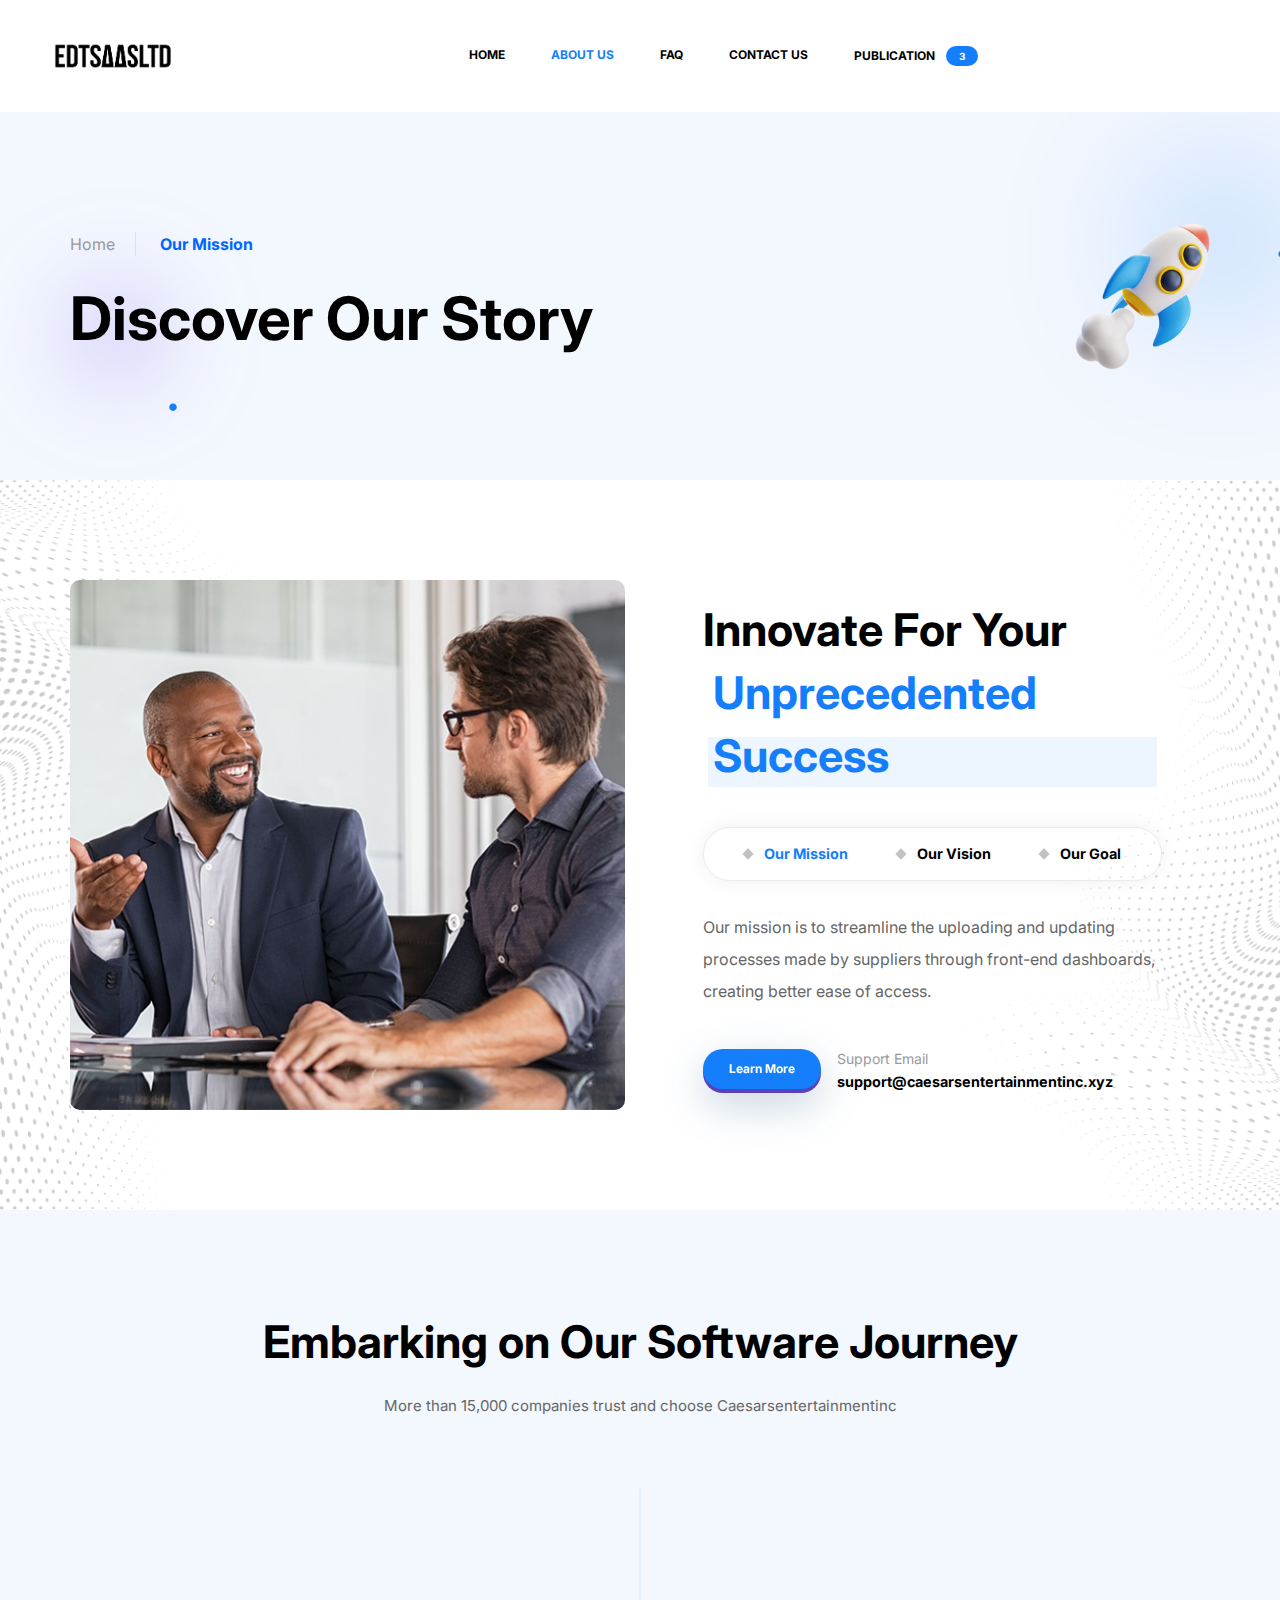
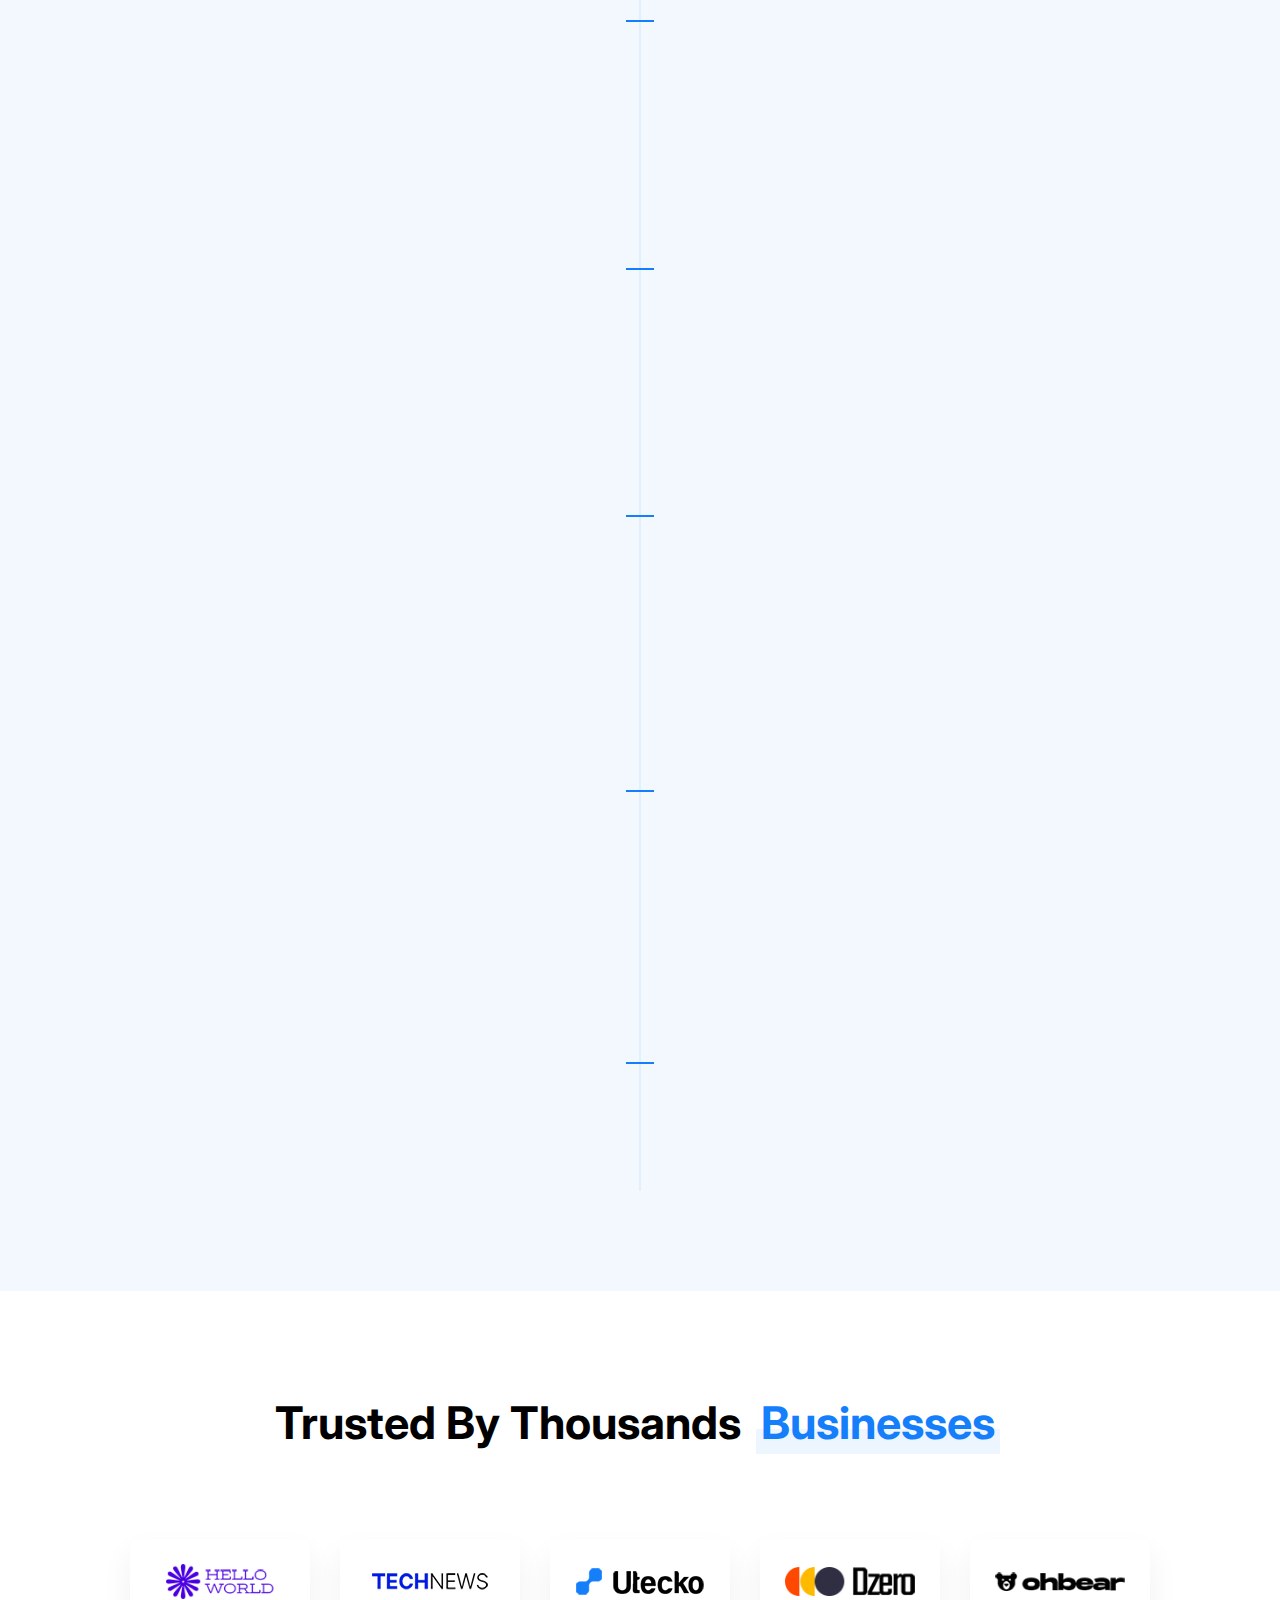
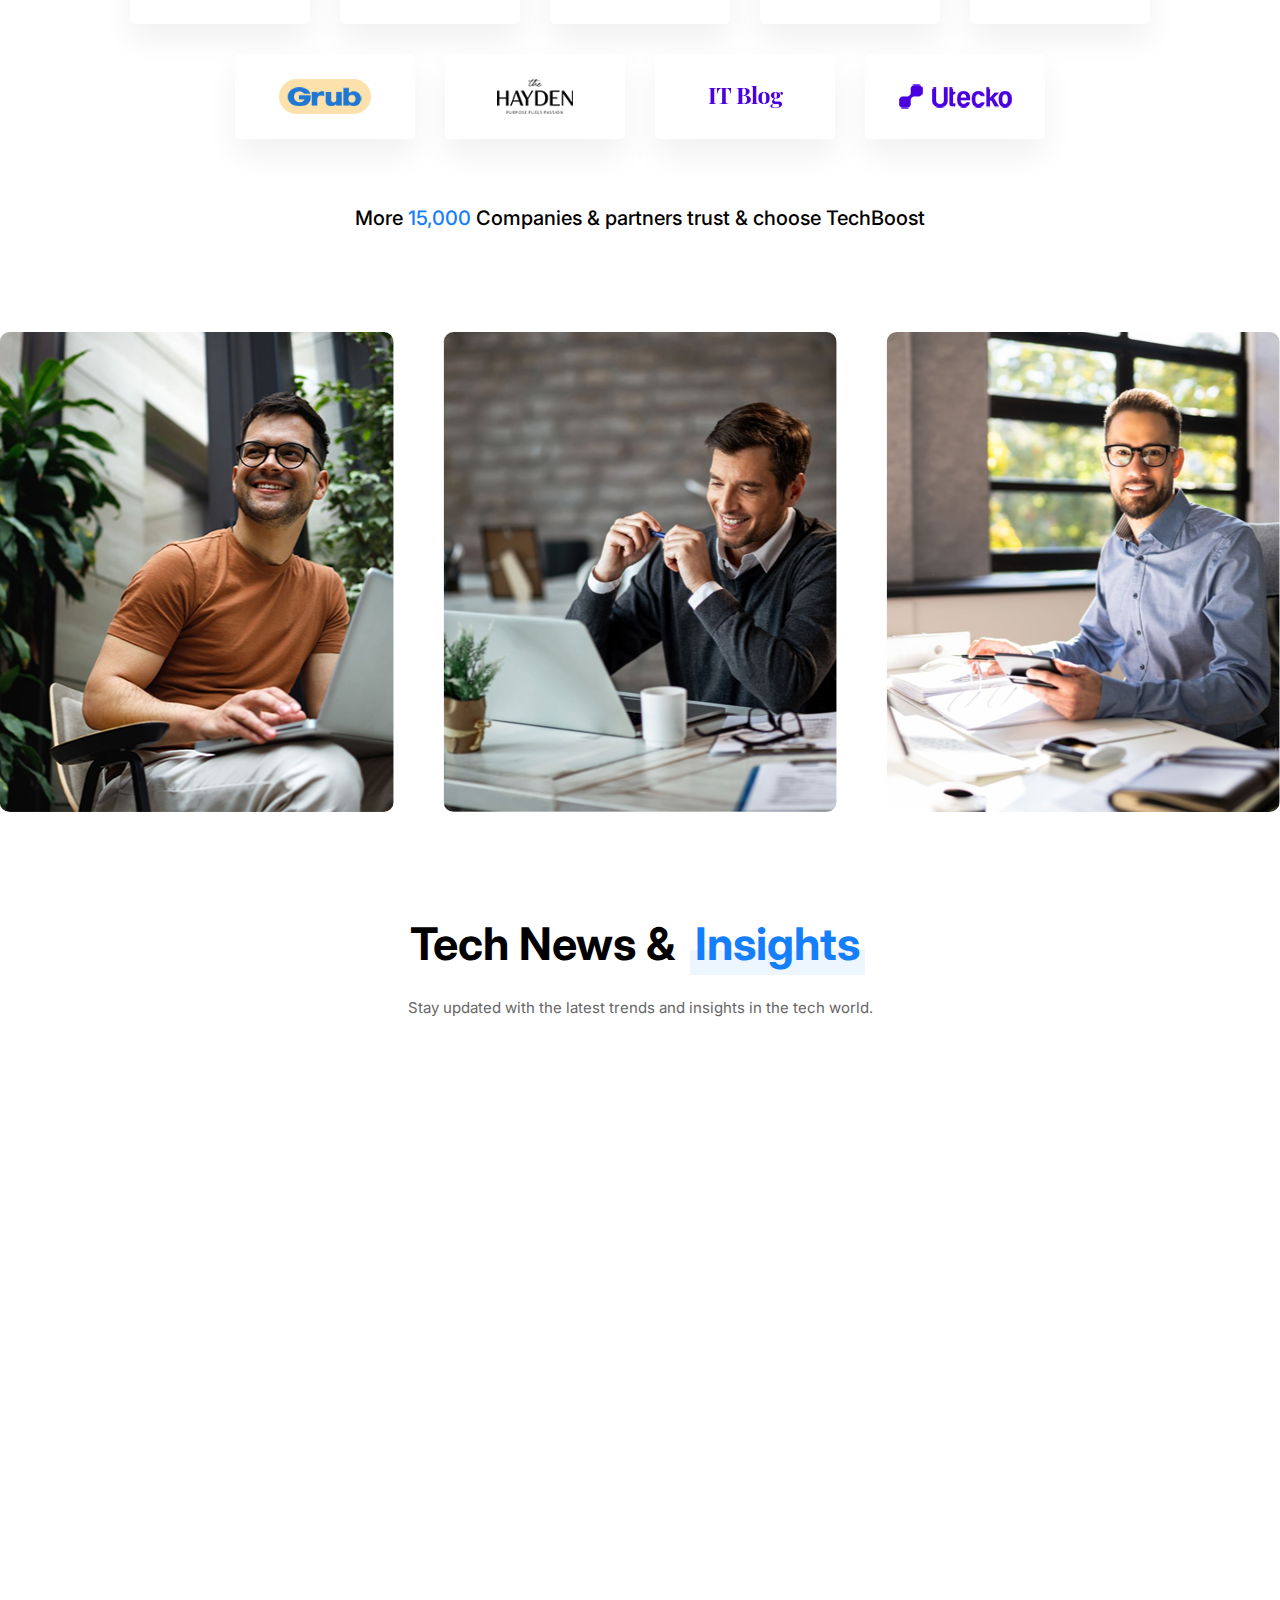
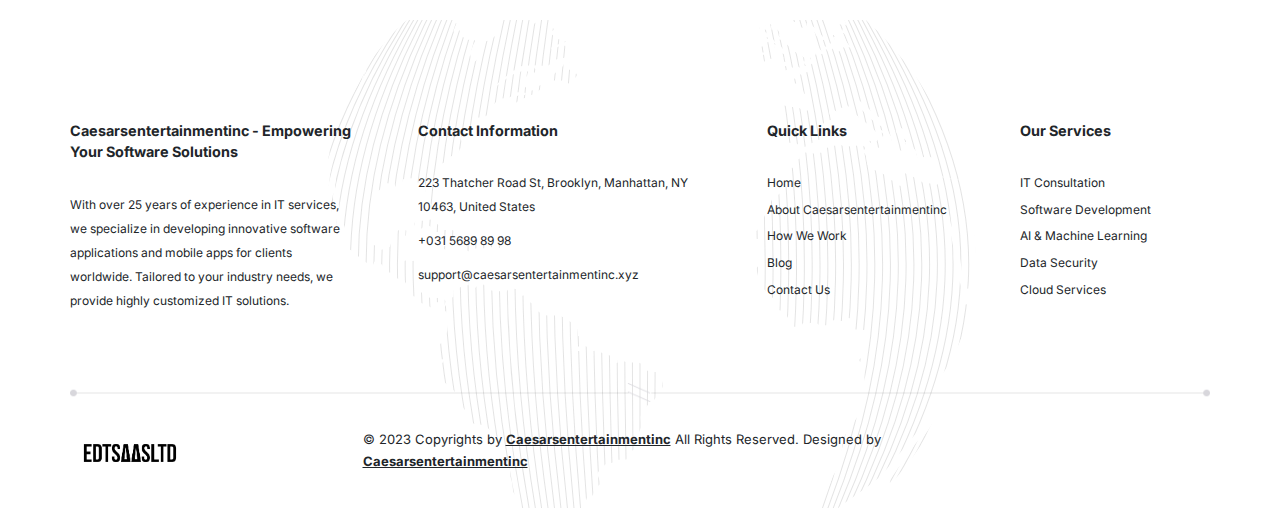
==== about.html @ 826a1c45 "starter" ====
<!DOCTYPE html>
<html lang="en">

<head>
    <!-- Metas -->
    <meta charset="utf-8">
    <meta http-equiv="X-UA-Compatible" content="IE=edge" />
    <meta name="viewport" content="width=device-width, initial-scale=1, maximum-scale=1" />
    <meta name="keywords" content="HTML5 Template Iteck Multi-Purpose themeforest" />
    <meta name="description" content="Iteck - Multi-Purpose HTML5 Template" />
    <meta name="author" content="" />

    <!-- Title  -->
    <title>caesarsentertainmentinc || Software Development</title>

    <!-- Favicon -->
    <link rel="shortcut icon" href="assets/favicon.png" title="Favicon" sizes="16x16" />

    <!-- ====== bootstrap icons cdn ====== -->
    <link rel="stylesheet" href="../cdnjs.cloudflare.com/ajax/libs/bootstrap-icons/1.10.5/font/bootstrap-icons.min.css"
        integrity="sha512-ZnR2wlLbSbr8/c9AgLg3jQPAattCUImNsae6NHYnS9KrIwRdcY9DxFotXhNAKIKbAXlRnujIqUWoXXwqyFOeIQ=="
        crossorigin="anonymous" referrerpolicy="no-referrer" />

    <!-- bootstrap 5 -->
    <link rel="stylesheet" href="assets/css/lib/bootstrap.min.css">

    <!-- ====== font family ====== -->
    <link
        href="https://fonts.googleapis.com/css2?family=Inter:wght@100;200;300;400;500;600;700;800;900&amp;display=swap"
        rel="stylesheet">

    <link rel="stylesheet" href="assets/css/lib/all.min.css" />
    <link rel="stylesheet" href="assets/css/lib/animate.css" />
    <link rel="stylesheet" href="assets/css/lib/jquery.fancybox.css" />
    <link rel="stylesheet" href="assets/css/lib/lity.css" />
    <link rel="stylesheet" href="assets/css/lib/swiper.min.css" />
    <!-- ====== global style ====== -->
    <link rel="stylesheet" href="assets/css/style.css" />
</head>

<body>

    <!-- ====== start loading page ====== -->
    <!-- <div id="preloader">
    </div> -->
    <!-- ---------- loader ---------- -->
    <div id="preloader">
        <div id="loading-wrapper" class="show">
            <div id="loading-text"> </div>
            <div id="loading-content"></div>
        </div>
    </div>
    <!-- ====== end loading page ====== -->


    <!-- ====== start navbar ====== -->
    <nav class="navbar navbar-expand-lg navbar-light bg-transparent style-5">
        <div class="container-fluid">
            <a class="navbar-brand" href="#">
                <img src="assets/logoB.png" alt="logo">
            </a>
            <button class="navbar-toggler" type="button" data-bs-toggle="collapse"
                data-bs-target="#navbarSupportedContent" aria-controls="navbarSupportedContent" aria-expanded="false"
                aria-label="Toggle navigation">
                <span class="navbar-toggler-icon"></span>
            </button>
            <div class="collapse navbar-collapse" id="navbarSupportedContent">
                <ul class="navbar-nav m-auto mb-2 mb-lg-0">
                    <li class="nav-item ">
                        <a class="nav-link " href="index.html">
                            HOME
                        </a>
                    </li>
                    <li class="nav-item">
                        <a class="nav-link active" href="about.html">
                            ABOUT US
                        </a>
                    </li>
                    <li class="nav-item">
                        <a class="nav-link" href="faq.html">
                            FAQ
                        </a>
                    </li>
                    <li class="nav-item">
                        <a class="nav-link" href="contact.html">
                            CONTACT US
                        </a>
                    </li>
                    <li class="nav-item">
                        <a class="nav-link" href="blog.html">
                            PUBLICATION
                            <small
                                class="fs-10px icon-20 rounded-pill bg-blue5 text-white fw-bold px-3 ms-2 d-inline-flex justify-content-center align-items-center">3</small>
                        </a>
                    </li>

                </ul>
            </div>
        </div>
    </nav>
    <!-- ====== end navbar ====== -->

    <!-- ====== start inner-header style-5 ====== -->
    <section class="inner-header style-5">
        <div class="container">
            <div class="content">
                <div class="links">
                    <a href="index.html"> Home </a>
                    <a href="#"> Our Mission </a>
                </div>
                <h2> Discover Our Story </h2>
                <img src="assets/img/header/head7_rock.png" alt="" class="side-img slide_up_down">
            </div>
        </div>
    </section>

    <!-- ====== end inner-header style-5 ====== -->

    <!--Contents-->
    <main class="about-page style-2">

        <!-- ====== start careers-features ====== -->
        <section class="about style-2 section-padding">
            <div class="container">
                <div class="row align-items-center">
                    <div class="col-lg-6">
                        <div class="img img-cover">
                            <img src="assets/img/about/about2.png" alt="">
                        </div>
                    </div>
                    <div class="col-lg-6">
                        <div class="info px-lg-5">
                            <div class="section-head style-5 mb-40">
                                <h2 class="mb-20"> Innovate For Your <span> Unprecedented Success </span> </h2>
                            </div>
                            <ul class="nav nav-pills" id="pills-tab" role="tablist">
                                <li class="nav-item" role="presentation">
                                    <button class="nav-link active" id="abt1-tab" data-bs-toggle="pill"
                                        data-bs-target="#abt1" type="button" role="tab" aria-controls="pills-home"
                                        aria-selected="true">
                                        Our Mission
                                    </button>
                                </li>
                                <li class="nav-item" role="presentation">
                                    <button class="nav-link" id="abt2-tab" data-bs-toggle="pill" data-bs-target="#abt2"
                                        type="button" role="tab" aria-controls="pills-profile" aria-selected="false">
                                        Our Vision
                                    </button>
                                </li>
                                <li class="nav-item" role="presentation">
                                    <button class="nav-link" id="abt3-tab" data-bs-toggle="pill" data-bs-target="#abt1"
                                        type="button" role="tab" aria-controls="pills-profile" aria-selected="false">
                                        Our Goal
                                    </button>
                                </li>
                            </ul>
                            <div class="tab-content" id="pills-tabContent">
                                <div class="tab-pane fade show active" id="abt1" role="tabpanel">
                                    <p class="text"> Our mission is to streamline the uploading and updating processes
                                        made by
                                        suppliers through front-end dashboards, creating better ease of access. </p>
                                    <div class="d-flex align-items-center mt-40">
                                        <div class="btns">
                                            <a href="#"
                                                class="btn rounded-pill blue5-3Dbutn hover-blue2 sm-butn fw-bold">
                                                <span> Learn More </span>
                                            </a>
                                        </div>
                                        <div class="inf ms-3">
                                            <p class="color-999"> Support Email </p>
                                            <a href="#" class="fw-bold color-000"> support@caesarsentertainmentinc.xyz
                                            </a>
                                        </div>
                                    </div>
                                </div>
                                <div class="tab-pane fade" id="abt2" role="tabpanel">
                                    <p class="text"> Our vision is to revolutionize the uploading and updating processes
                                        made by
                                        suppliers through front-end dashboards, creating better ease of access. </p>
                                    <div class="d-flex align-items-center mt-40">
                                        <div class="btns">
                                            <a href="#"
                                                class="btn rounded-pill blue5-3Dbutn hover-blue2 sm-butn fw-bold">
                                                <span> Learn More </span>
                                            </a>
                                        </div>
                                        <div class="inf ms-3">
                                            <p class="color-999"> Support Email </p>
                                            <a href="#" class="fw-bold color-000">support@caesarsentertainmentinc.xyz
                                            </a>
                                        </div>
                                    </div>
                                </div>
                            </div>
                        </div>
                    </div>
                </div>
            </div>
            <img src="assets/img/about/about2_pattern_l.png" alt="" class="pattern_l">
            <img src="assets/img/about/about2_pattern_r.png" alt="" class="pattern_r">
        </section>


        <!-- ====== end careers-features ====== -->


        <!-- ====== start timeline ====== -->
        <section class="timeline section-padding bg-gray5">
            <div class="container">
                <div class="section-head text-center mb-70 style-5">
                    <h2 class="mb-20"> Embarking on Our Software Journey </h2>
                    <p>More than 15,000 companies trust and choose Caesarsentertainmentinc</p>
                </div>
                <div class="timeline-content">
                    <div class="timeline-card">
                        <div class="row justify-content-around align-items-center">
                            <div class="col-lg-4">
                                <div class="card-year text-lg-end wow left_to_right_apperance ">
                                    <h3> 2000 </h3>
                                </div>
                            </div>
                            <div class="col-lg-4">
                                <div class="card-info wow left_to_right_apperance ">
                                    <h6> Formed Caesarsentertainmentinc Team </h6>
                                    <p> TechSprint team was formed, laying the foundation for our software development
                                        journey.
                                    </p>
                                    <span class="num"> 01 </span>
                                </div>
                            </div>
                        </div>
                        <div class="line wow"></div>
                    </div>
                    <div class="timeline-card">
                        <div class="row justify-content-around align-items-center">
                            <div class="col-lg-4">
                                <div class="card-info wow left_to_right_apperance">
                                    <h6> Received First Client Project </h6>
                                    <p> Successfully completed our first client project, marking the beginning of our
                                        growth as
                                        a software development company. </p>
                                    <span class="num"> 02 </span>
                                </div>
                            </div>
                            <div class="col-lg-4">
                                <div class="card-year wow left_to_right_apperance ">
                                    <h3> 2005 </h3>
                                </div>
                            </div>
                        </div>
                        <div class="line wow"></div>
                    </div>
                    <div class="timeline-card">
                        <div class="row justify-content-around align-items-center">
                            <div class="col-lg-4">
                                <div class="card-year text-lg-end wow left_to_right_apperance ">
                                    <h3> 2015 </h3>
                                </div>
                            </div>
                            <div class="col-lg-4">
                                <div class="card-info wow left_to_right_apperance ">
                                    <h6> Launched Revolutionary Software Product </h6>
                                    <p> Released our groundbreaking software product, revolutionizing the industry with
                                        its
                                        innovative features. </p>
                                    <span class="num"> 03 </span>
                                </div>
                            </div>
                        </div>
                        <div class="line wow"></div>
                    </div>
                    <div class="timeline-card">
                        <div class="row justify-content-around align-items-center">
                            <div class="col-lg-4">
                                <div class="card-info wow left_to_right_apperance ">
                                    <h6> Expanded to International Markets </h6>
                                    <p> Expanded our operations to international markets, establishing
                                        Caesarsentertainmentinc as a global
                                        player in the software industry. </p>
                                    <span class="num"> 04 </span>
                                </div>
                            </div>
                            <div class="col-lg-4">
                                <div class="card-year wow left_to_right_apperance ">
                                    <h3> 2018 </h3>
                                </div>
                            </div>
                        </div>
                        <div class="line wow"></div>
                    </div>
                    <div class="timeline-card">
                        <div class="row justify-content-around align-items-center">
                            <div class="col-lg-4">
                                <div class="card-year text-lg-end wow left_to_right_apperance ">
                                    <h3> 2023 </h3>
                                </div>
                            </div>
                            <div class="col-lg-4">
                                <div class="card-info wow left_to_right_apperance ">
                                    <h6> Achieved Industry Recognition </h6>
                                    <p> Earned recognition from leading industry experts and organizations for our
                                        outstanding
                                        contributions to the software development field. </p>
                                    <span class="num"> 05 </span>
                                </div>
                            </div>
                        </div>
                        <div class="line wow"></div>
                    </div>
                </div>
            </div>
        </section>


        <!-- ====== end timeline ====== -->


        <!-- ====== start career form ====== -->
        <section class="clients-imgs pt-100">
            <div class="container">
                <div class="section-head text-center mb-70 style-5">
                    <h2 class="mb-20"> Trusted By Thousands <span> Businesses </span> </h2>
                </div>
                <div class="clients-content">
                    <a href="#" class="client-logo">
                        <img src="assets/img/logos/2.png" alt="">
                    </a>
                    <a href="#" class="client-logo">
                        <img src="assets/img/logos/7.png" alt="">
                    </a>
                    <a href="#" class="client-logo">
                        <img src="assets/img/logos/11.png" alt="">
                    </a>
                    <a href="#" class="client-logo">
                        <img src="assets/img/logos/12.png" alt="">
                    </a>
                    <a href="#" class="client-logo">
                        <img src="assets/img/logos/15.png" alt="">
                    </a>
                    <a href="#" class="client-logo">
                        <img src="assets/img/logos/16.png" alt="">
                    </a>
                    <a href="#" class="client-logo">
                        <img src="assets/img/logos/18.png" alt="">
                    </a>
                    <a href="#" class="client-logo">
                        <img src="assets/img/logos/3.png" alt="">
                    </a>
                    <a href="#" class="client-logo">
                        <img src="assets/img/logos/5.png" alt="">
                    </a>
                </div>
                <h5 class="text-center mt-50"> More <span class="color-blue5"> 15,000 </span> Companies & partners
                    trust & choose TechBoost </h5>
            </div>
            <div class="about2-imgs-slider pt-100">
                <div class="swiper-container">
                    <div class="swiper-wrapper">
                        <div class="swiper-slide">
                            <a href="#" class="img img-cover">
                                <img src="assets/img/about/about2_1.png" alt="">
                            </a>
                        </div>
                        <div class="swiper-slide">
                            <a href="#" class="img img-cover">
                                <img src="assets/img/about/about2_2.png" alt="">
                            </a>
                        </div>
                        <div class="swiper-slide">
                            <a href="#" class="img img-cover">
                                <img src="assets/img/about/about2_3.png" alt="">
                            </a>
                        </div>
                    </div>
                </div>
            </div>
        </section>

        <!-- ====== end career form ====== -->

        <!-- ====== start blog ====== -->
        <section class="blog style-8">
            <div class="container">
                <div class="content section-padding">
                    <div class="section-head text-center mb-70 style-5">
                        <h2 class="mb-20"> Tech News & <span> Insights </span> </h2>
                        <p>Stay updated with the latest trends and insights in the tech world.</p>
                    </div>
                    <div class="blog-content">
                        <div class="row">
                            <div class="col-lg-6">
                                <div class="main-post wow fadeInUp">
                                    <div class="img img-cover">
                                        <img src="assets/img/blog/18.jpg" alt="">
                                        <div class="tags">
                                            <a href="#"> Analysis </a>
                                        </div>
                                    </div>
                                    <div class="info pt-30">
                                        <div class="date-author">
                                            <a href="#" class="date">
                                                Jan 15, 2024
                                            </a>
                                            <span class="color-999 mx-3"> | </span>
                                            <a href="#" class="author color-999">
                                                By <span class="color-000 fw-bold"> Tech Team </span>
                                            </a>
                                        </div>
                                        <h4 class="title">
                                            <a href="#"> Unlock the Power of Live Segments and Target Your Audience
                                                Effectively.
                                            </a>
                                        </h4>
                                    </div>
                                </div>
                            </div>
                            <div class="col-lg-6">
                                <div class="side-posts">
                                    <div class="item wow fadeInUp">
                                        <div class="img img-cover">
                                            <img src="assets/img/blog/19.jpg" alt="">
                                        </div>
                                        <div class="info">
                                            <div class="date-author">
                                                <a href="#" class="date">
                                                    Jan 16, 2024
                                                </a>
                                                <span class="color-999 mx-3"> | </span>
                                                <a href="#" class="author color-999">
                                                    By <span class="color-000 fw-bold"> Tech Analyst </span>
                                                </a>
                                            </div>
                                            <h4 class="title">
                                                <a href="#"> Unleashing the Potential: A Closer Look at the Latest
                                                    Innovations.
                                                </a>
                                            </h4>
                                        </div>
                                    </div>
                                    <div class="item wow fadeInUp" data-wow-delay="0.2s">
                                        <div class="img img-cover">
                                            <img src="assets/img/blog/20.jpg" alt="">
                                        </div>
                                        <div class="info">
                                            <div class="date-author">
                                                <a href="#" class="date">
                                                    Jan 17, 2024
                                                </a>
                                                <span class="color-999 mx-3"> | </span>
                                                <a href="#" class="author color-999">
                                                    By <span class="color-000 fw-bold"> Tech Expert </span>
                                                </a>
                                            </div>
                                            <h4 class="title">
                                                <a href="#"> Enhancing User Experience: A Guide to Effective UX Design.
                                                </a>
                                            </h4>
                                        </div>
                                    </div>
                                    <div class="item wow fadeInUp" data-wow-delay="0.4s">
                                        <div class="img img-cover">
                                            <img src="assets/img/blog/21.jpg" alt="">
                                        </div>
                                        <div class="info">
                                            <div class="date-author">
                                                <a href="#" class="date">
                                                    Jan 18, 2024
                                                </a>
                                                <span class="color-999 mx-3"> | </span>
                                                <a href="#" class="author color-999">
                                                    By <span class="color-000 fw-bold"> Tech Enthusiast </span>
                                                </a>
                                            </div>
                                            <h4 class="title">
                                                <a href="#"> Exploring Cutting-Edge Technologies: The Future of Software
                                                    Development. </a>
                                            </h4>
                                        </div>
                                    </div>
                                </div>
                            </div>
                        </div>
                    </div>
                </div>
            </div>
        </section>

        <!-- ====== end blog ====== -->

    </main>
    <!--End-Contents-->

    <!-- ====== start footer ====== -->
    <footer class="style-3">
        <div class="container">
            <div class="row gx-0 justify-content-between">
                <div class="col-lg-3 col-sm-6">
                    <div class="items">
                        <div class="title">
                            Caesarsentertainmentinc - Empowering Your Software Solutions
                        </div>
                        <small class="text">
                            With over 25 years of experience in IT services, we specialize in developing innovative
                            software
                            applications and mobile apps for clients worldwide. Tailored to your industry needs, we
                            provide
                            highly customized IT solutions.
                        </small>
                    </div>
                </div>
                <div class="col-lg-3 col-sm-6">
                    <div class="items">
                        <div class="title">
                            Contact Information
                        </div>
                        <small class="text mb-10 d-block">
                            223 Thatcher Road St, Brooklyn, Manhattan, NY 10463, United States
                        </small>
                        <small class="text mb-10 d-block">
                            +031 5689 89 98
                        </small>
                        <small class="text d-block">
                            support@caesarsentertainmentinc.xyz
                        </small>
                    </div>
                </div>
                <div class="col-lg-2">
                    <div class="items">
                        <div class="title">
                            Quick Links
                        </div>
                        <ul>
                            <li>
                                <a href="index.html"> Home </a>
                            </li>
                            <li>
                                <a href="about.html"> About Caesarsentertainmentinc </a>
                            </li>
                            <li>
                                <a href="faq.html"> How We Work </a>
                            </li>
                            <li>
                                <a href="blog.html"> Blog </a>
                            </li>
                            <li>
                                <a href="contact.html"> Contact Us </a>
                            </li>
                        </ul>
                    </div>
                </div>
                <div class="col-lg-2">
                    <div class="items">
                        <div class="title">
                            Our Services
                        </div>
                        <ul>
                            <li>
                                <a href="#"> IT Consultation </a>
                            </li>
                            <li>
                                <a href="#"> Software Development </a>
                            </li>
                            <li>
                                <a href="#"> AI & Machine Learning </a>
                            </li>
                            <li>
                                <a href="#"> Data Security </a>
                            </li>
                            <li>
                                <a href="#"> Cloud Services </a>
                            </li>
                        </ul>
                    </div>
                </div>
            </div>
            <div class="foot">
                <div class="row">
                    <div class="col-lg-3 col-sm-6">
                        <div class="logo">
                            <img src="assets/logoB.png" alt="logo">
                        </div>
                    </div>
                    <div class="col-lg-6">
                        <small class="small">
                            © 2023 Copyrights by <a href="#"
                                class="fw-bold text-decoration-underline">Caesarsentertainmentinc</a>
                            All
                            Rights Reserved. Designed by <a href="#"
                                class="fw-bold text-decoration-underline">Caesarsentertainmentinc</a>
                        </small>
                    </div>
                </div>
                <img src="assets/img/testimonials/testi3_lines.png" alt="" class="testi_lines w-100">
            </div>
        </div>
        <img src="assets/img/contact_globe.svg" alt="" class="contact_globe">
    </footer>
    <!-- ====== end footer ====== -->

    <!-- ====== start to top button ====== -->
    <a href="#" class="to_top rounded-circle icon-40 d-inline-flex align-items-center justify-content-center">
        <i class="fas fa-chevron-up"></i>
    </a>
    <!-- ====== end to top button ====== -->

    <!-- ====== request ====== -->
    <script src="assets/js/lib/jquery-3.0.0.min.js"></script>
    <script src="assets/js/lib/jquery-migrate-3.0.0.min.js"></script>
    <script src="assets/js/lib/bootstrap.bundle.min.js"></script>
    <script src="assets/js/lib/wow.min.js"></script>
    <script src="assets/js/lib/jquery.fancybox.js"></script>
    <script src="assets/js/lib/lity.js"></script>
    <script src="assets/js/lib/swiper.min.js"></script>
    <script src="assets/js/lib/jquery.waypoints.min.js"></script>
    <script src="assets/js/lib/jquery.counterup.js"></script>
    <!-- <script src="assets/js/lib/pace.js"></script> -->
    <script src="assets/js/lib/scrollIt.min.js"></script>
    <script src="assets/js/main.js"></script>

    <script>
        $('.upload_input').on('change', function (event) {
            var files = event.target.files;
            for (var i = 0; i < files.length; i++) {
                var file = files[i];
                $("#upload_text").html(file.name).css("color", "#fff")
                // $("<div class='file__value'><div class='file__value--text'>" + file.name + "</div><div class='file__value--remove' data-id='" + file.name + "' ></div></div>").insertAfter('#upload_text');
            }
        });
    </script>

</body>


<!-- Mirrored from iteck-html.themescamp.com/page-about-2.html by HTTrack Website Copier/3.x [XR&CO'2014], Wed, 10 Apr 2024 02:09:18 GMT -->

</html>
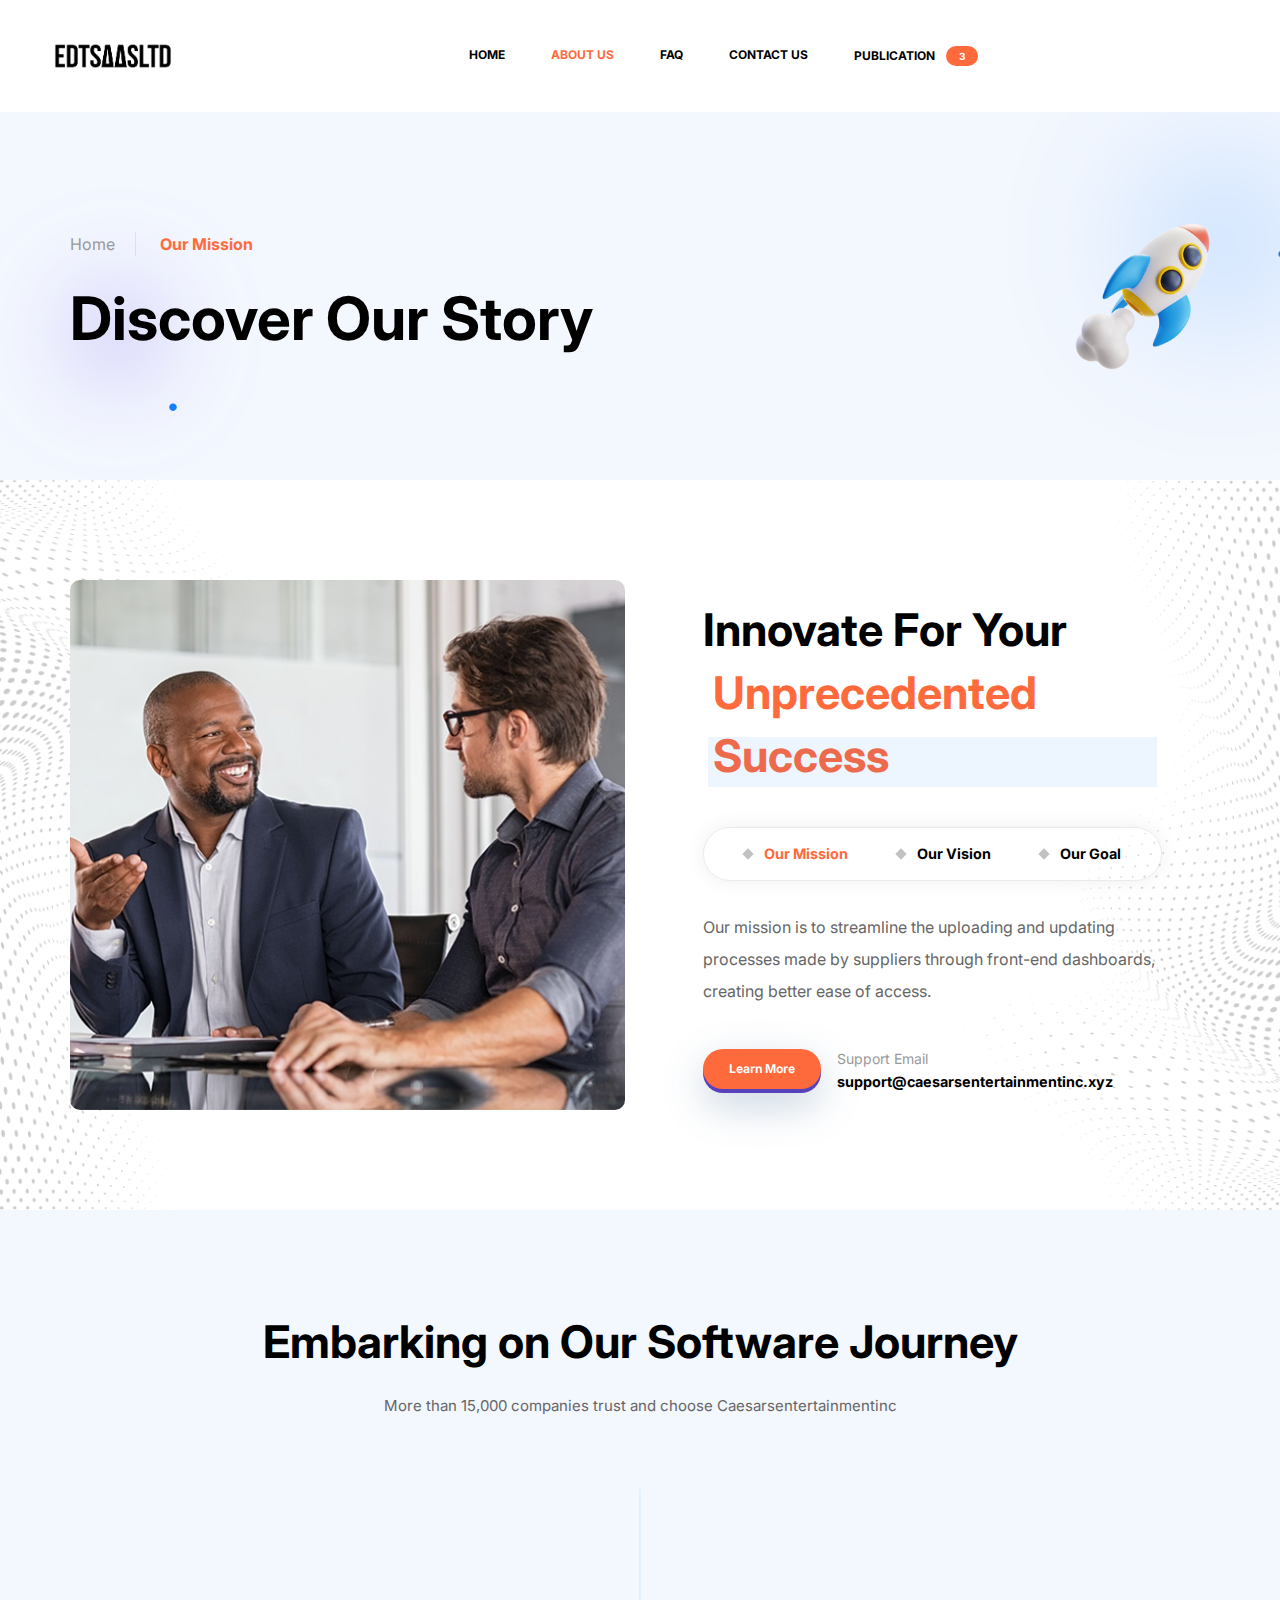
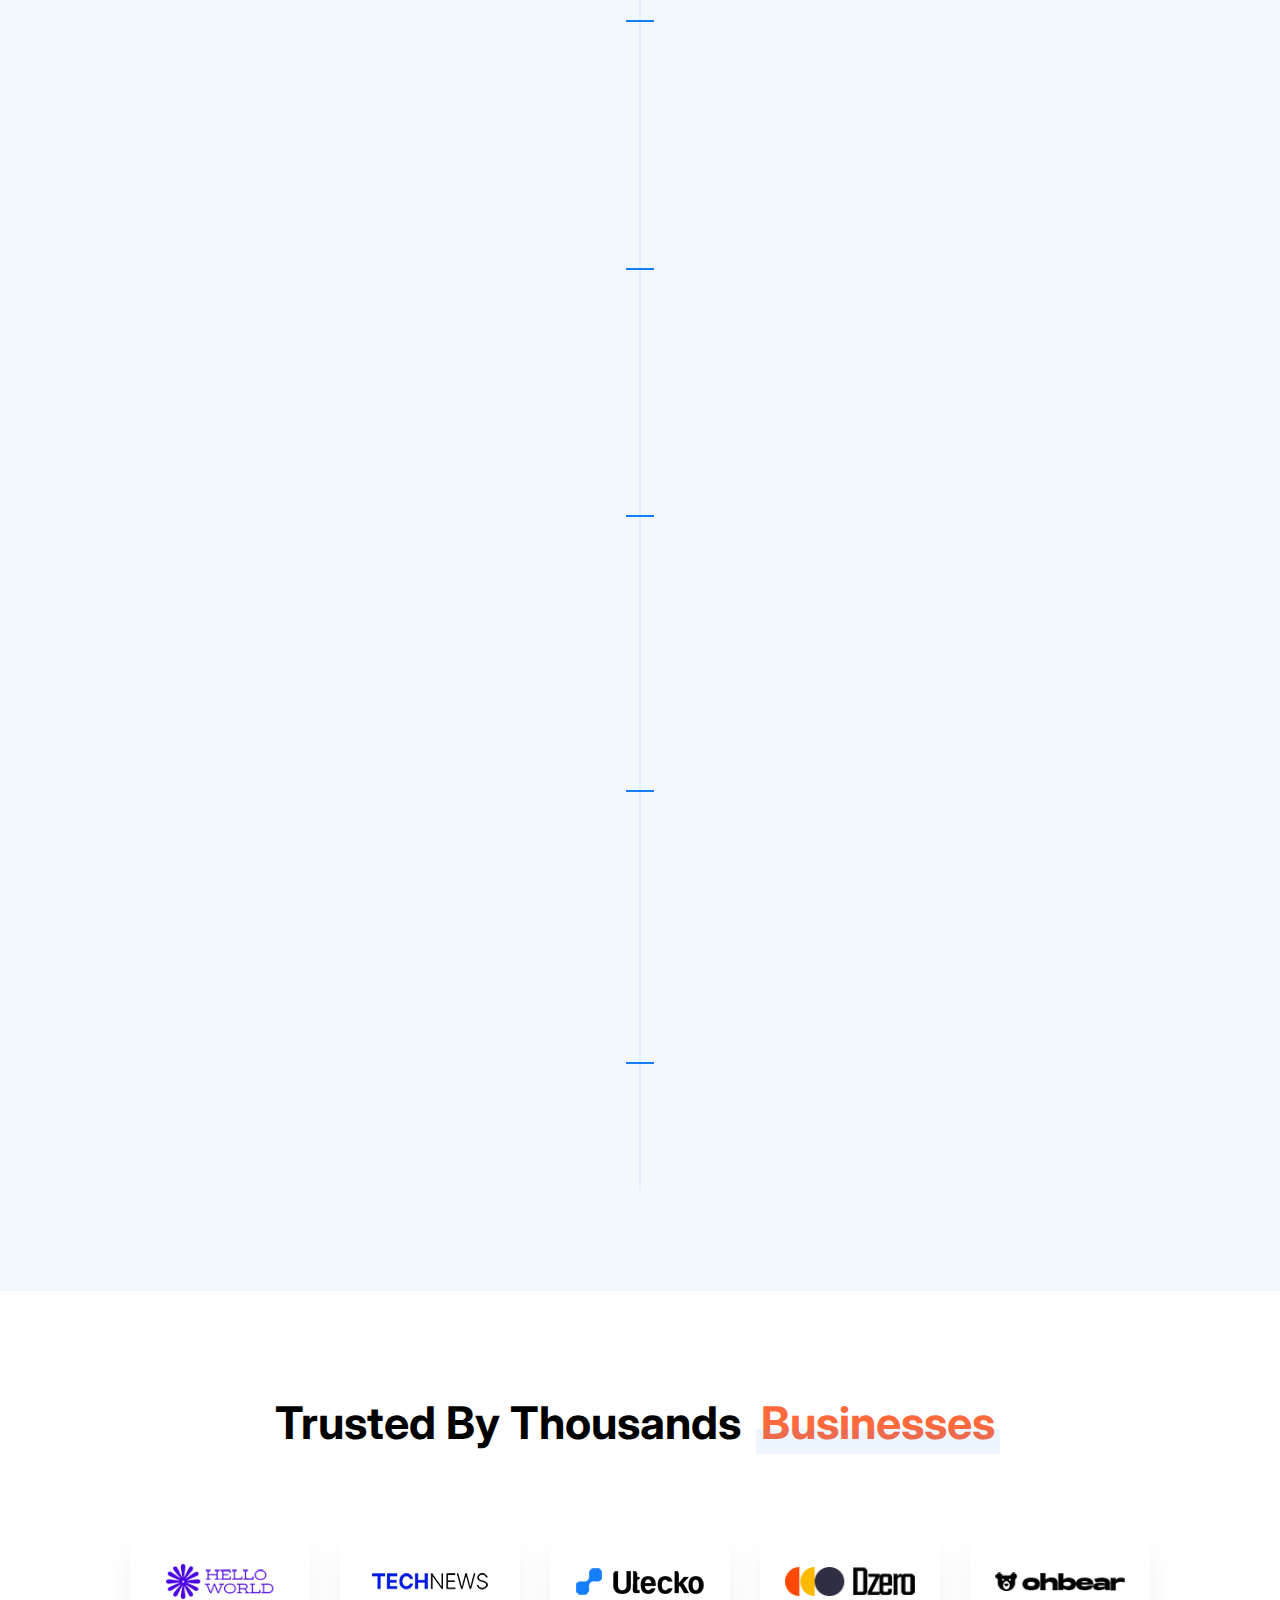
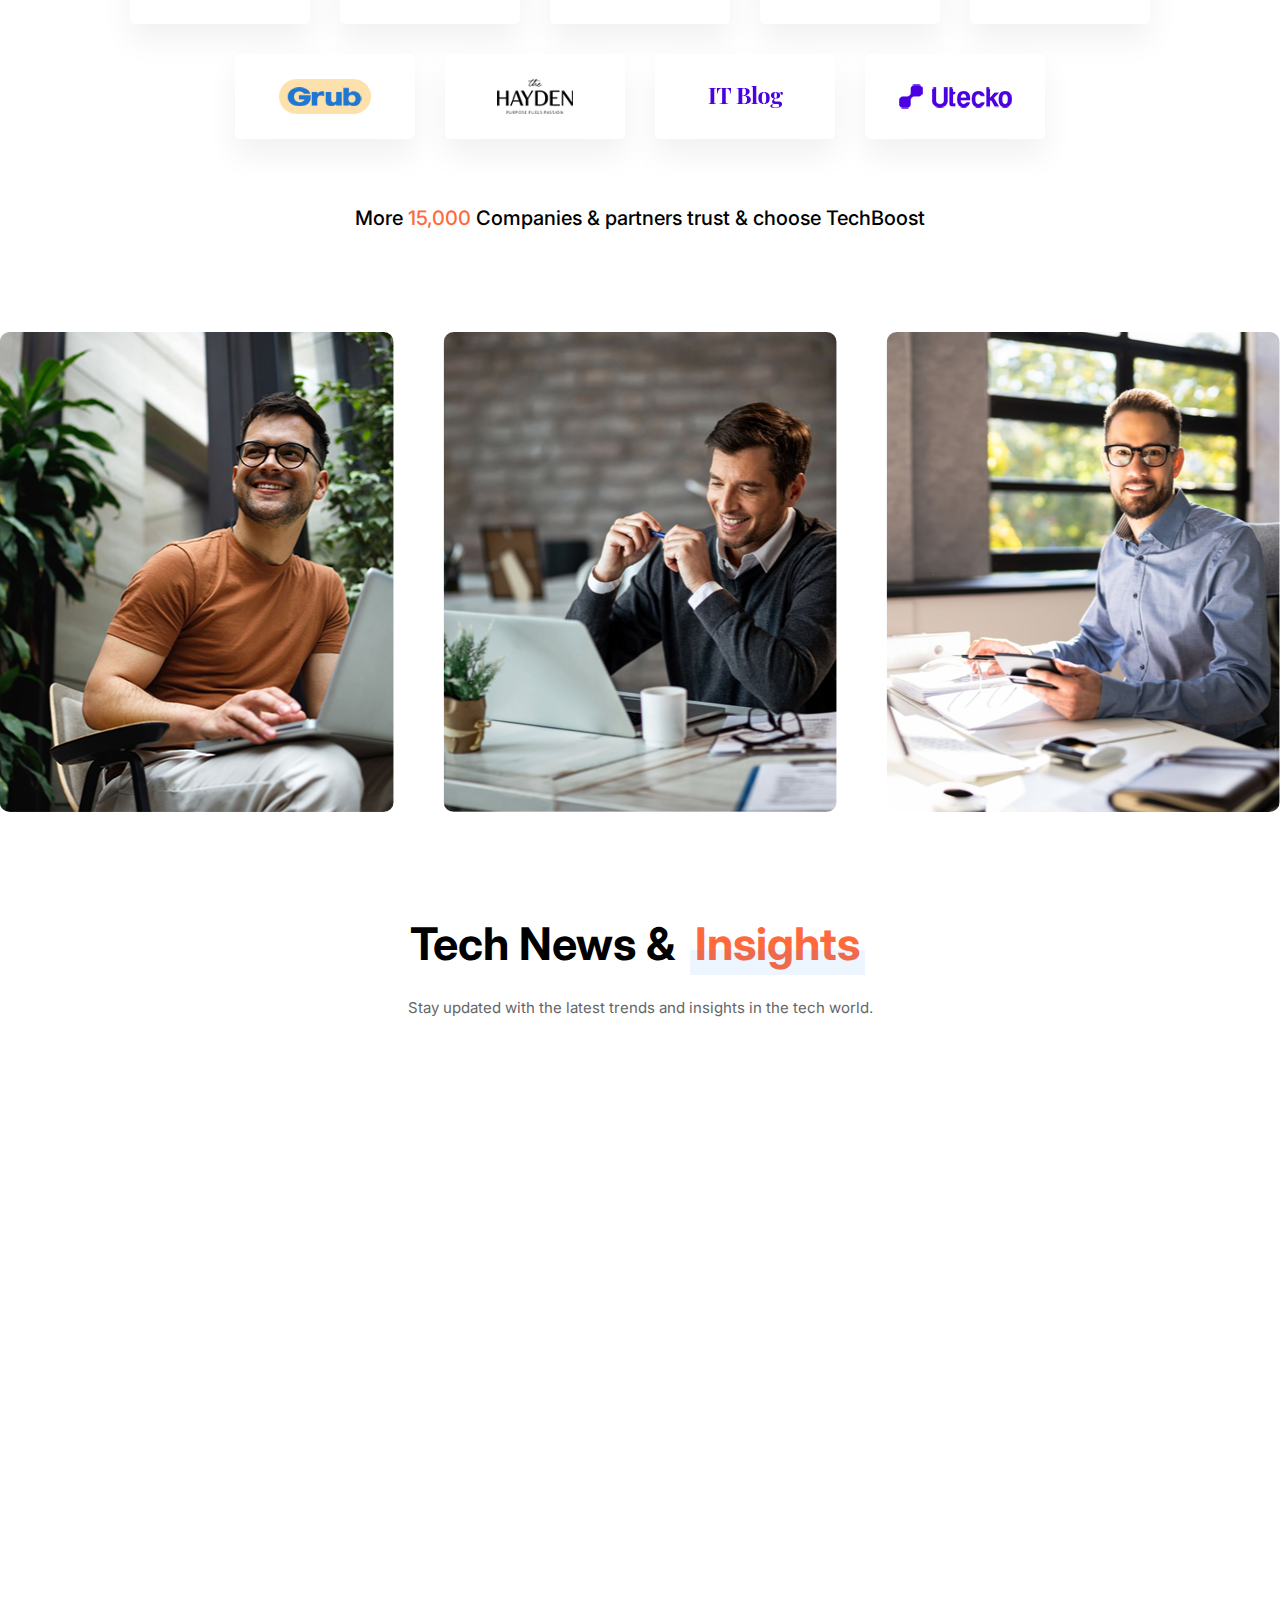
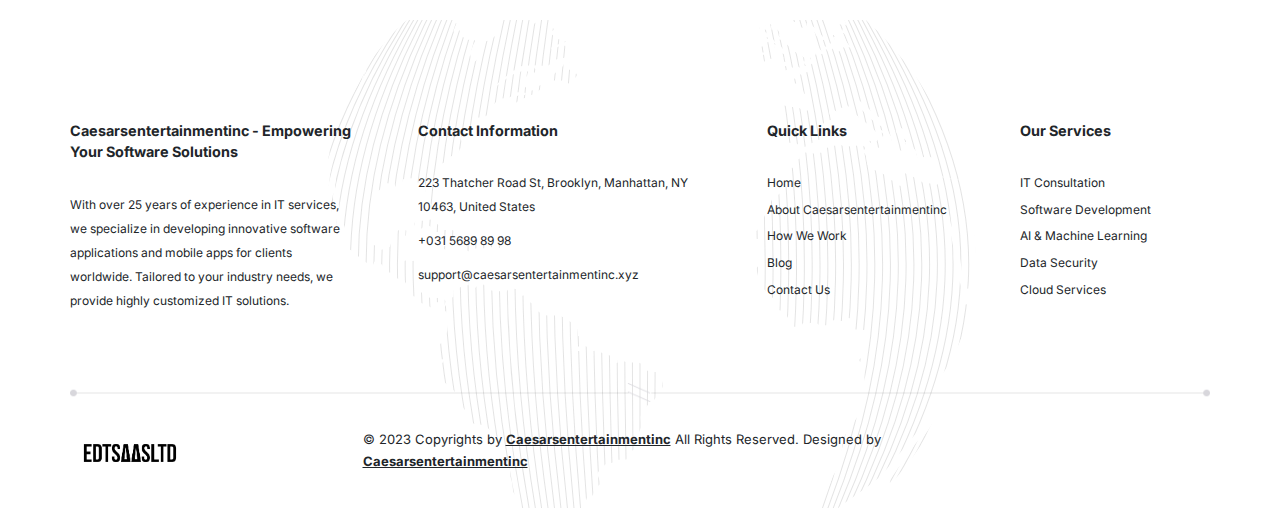
==== commit d669e8fd: "continued" ====
--- a/about.html
+++ b/about.html
@@ -222,7 +222,8 @@
                             <div class="col-lg-4">
                                 <div class="card-info wow left_to_right_apperance ">
                                     <h6> Formed Caesarsentertainmentinc Team </h6>
-                                    <p> TechSprint team was formed, laying the foundation for our software development
+                                    <p> Caesarsentertainmentinc team was formed, laying the foundation for our software
+                                        development
                                         journey.
                                     </p>
                                     <span class="num"> 01 </span>
@@ -407,7 +408,8 @@
                                             </a>
                                         </div>
                                         <h4 class="title">
-                                            <a href="#"> Unlock the Power of Live Segments and Target Your Audience
+                                            <a href="blog.html"> Unlock the Power of Live Segments and Target Your
+                                                Audience
                                                 Effectively.
                                             </a>
                                         </h4>
@@ -431,7 +433,8 @@
                                                 </a>
                                             </div>
                                             <h4 class="title">
-                                                <a href="#"> Unleashing the Potential: A Closer Look at the Latest
+                                                <a href="blog.html"> Unleashing the Potential: A Closer Look at the
+                                                    Latest
                                                     Innovations.
                                                 </a>
                                             </h4>
@@ -452,7 +455,8 @@
                                                 </a>
                                             </div>
                                             <h4 class="title">
-                                                <a href="#"> Enhancing User Experience: A Guide to Effective UX Design.
+                                                <a href="blog.html"> Enhancing User Experience: A Guide to Effective UX
+                                                    Design.
                                                 </a>
                                             </h4>
                                         </div>
@@ -472,7 +476,8 @@
                                                 </a>
                                             </div>
                                             <h4 class="title">
-                                                <a href="#"> Exploring Cutting-Edge Technologies: The Future of Software
+                                                <a href="blog.html"> Exploring Cutting-Edge Technologies: The Future of
+                                                    Software
                                                     Development. </a>
                                             </h4>
                                         </div>
--- a/assets/css/style.css
+++ b/assets/css/style.css
@@ -102,8 +102,8 @@
 }
 
 .bg-main {
-  background-color: var(--color-main) !important;
-  border-color: var(--color-main) !important;
+  background-color: #FF6A3D  !important;
+  border-color: #FF6A3D  !important;
 }
 
 .color-lightBlue {
@@ -160,43 +160,43 @@
 
 .bg-gray2 {
   background-color: var(--color-gray2) !important;
-  color: var(--color-blue2) !important;
+  color: #FF6A3D  !important;
 }
 
 .color-blue2 {
-  color: var(--color-blue2) !important;
+  color: #FF6A3D  !important;
 }
 
 .bg-blue2 {
-  background-color: var(--color-blue2) !important;
+  background-color: #FF6A3D  !important;
 }
 
 .border-blue2 {
-  border-color: var(--color-blue2) !important;
+  border-color: #FF6A3D  !important;
 }
 
 .color-blue4 {
-  color: var(--color-blue4) !important;
+  color: #FF6A3D  !important;
 }
 
 .bg-blue4 {
-  background-color: var(--color-blue4) !important;
+  background-color: #FF6A3D  !important;
 }
 
 .border-blue4 {
-  border-color: var(--color-blue4) !important;
+  border-color: #FF6A3D  !important;
 }
 
 .color-blue5 {
-  color: var(--color-blue5) !important;
+  color: #FF6A3D  !important;
 }
 
 .bg-blue5 {
-  background-color: var(--color-blue5) !important;
+  background-color: #FF6A3D  !important;
 }
 
 .border-blue5 {
-  border-color: var(--color-blue5) !important;
+  border-color: #FF6A3D  !important;
 }
 
 .color-blue6 {
@@ -752,7 +752,7 @@
   border: 0px;
   height: 1px;
   overflow: hidden;
-  background: rgba(255, 255, 255, 0.05);
+  background: #1A2238 ;
   -webkit-transition: all 1s;
   -o-transition: all 1s;
   transition: all 1s;
@@ -811,9 +811,9 @@
   left: 0;
   height: 50%;
   width: 100%;
-  background: -webkit-gradient(linear, left top, right top, from(#7491f8), to(#80d3ff));
-  background: -o-linear-gradient(left, #7491f8, #80d3ff);
-  background: linear-gradient(to right, #7491f8, #80d3ff);
+  background: -webkit-gradient(linear, left top, right top, from(#1A2238 ), to(#1A2238  ));
+  background: -o-linear-gradient(left, #1A2238 , #1A2238 );
+  background: linear-gradient(to right, #1A2238 , #1A2238 );
   -webkit-transition-timing-function: cubic-bezier(0.19, 1, 0.22, 1);
   -o-transition-timing-function: cubic-bezier(0.19, 1, 0.22, 1);
   transition-timing-function: cubic-bezier(0.19, 1, 0.22, 1);
@@ -861,7 +861,7 @@
   left: 0;
   top: 0;
   z-index: 999;
-  background-color: rgba(0, 0, 0, 0.3333333333);
+  background-color: #1A2238 ;
   display: none;
   -webkit-transition: all 0.5s ease;
   -o-transition: all 0.5s ease;
@@ -999,6 +999,7 @@
   top: 20px;
   width: 100%;
   height: 100%;
+
 }
 
 /* --------------- End Preloader --------------- */
@@ -1011,7 +1012,7 @@
   width: 35px;
   height: 35px;
   border-radius: 7px;
-  background: var(--color-main-grad);
+  background: #FF6A3D ;
   color: #fff;
   font-size: 11px;
   text-align: center;
@@ -1074,8 +1075,8 @@
 }
 .pagination.color-5 a.active {
   color: #fff;
-  border-color: var(--color-blue5);
-  background-color: var(--color-blue5);
+  border-color: #FF6A3D ;
+  background-color: #FF6A3D ;
 }
 .pagination.color-4 a:hover {
   color: var(--color-blue4) !important;
@@ -1848,7 +1849,7 @@
 }
 .butn.butn-blue6,
 .btn.butn-blue6 {
-  background: var(--color-blue6);
+  background: #FF6A3D ;
 }
 .butn.butn-blue6 span,
 .butn.butn-blue6 small,
@@ -1858,7 +1859,7 @@
 }
 .butn.blue5-3Dbutn,
 .btn.blue5-3Dbutn {
-  background: var(--color-blue5);
+  background: #FF6A3D ;
   -webkit-box-shadow: 0px 4px 0px 0px var(--color-blue4);
           box-shadow: 0px 4px 0px 0px var(--color-blue4);
   -webkit-filter: drop-shadow(0 13px 20px rgba(7, 57, 114, 0.2078431373));
@@ -1901,7 +1902,7 @@
 }
 .butn.hover-blue2:hover,
 .btn.hover-blue2:hover {
-  background: var(--color-blue2);
+  background: #FF6A3D ;
   border-color: transparent !important;
 }
 .butn.hover-blue2:hover span,
@@ -1912,7 +1913,7 @@
 }
 .butn.hover-blue4:hover,
 .btn.hover-blue4:hover {
-  background: var(--color-blue4);
+  background: #FF6A3D ;
   border-color: transparent !important;
 }
 .butn.hover-blue4:hover span,
@@ -1923,7 +1924,7 @@
 }
 .butn.hover-blue5:hover,
 .btn.hover-blue5:hover {
-  background: var(--color-blue5) !important;
+  background: #FF6A3D !important;
   border-color: transparent !important;
 }
 .butn.hover-blue5:hover span,
@@ -2045,7 +2046,7 @@
 }
 .section-head.style-3 h3 span {
   font-weight: 400;
-  color: var(--color-blue2);
+  color: #FF6A3D ;
   font-style: italic;
   position: relative;
 }
@@ -2100,7 +2101,7 @@
   font-size: 45px;
 }
 .section-head.style-5 h2 span {
-  color: var(--color-blue5);
+  color: #FF6A3D ;
   position: relative;
   display: inline-block;
   padding: 0 5px;
@@ -2330,7 +2331,7 @@
 .top-navbar.style-5 {
   padding: 10px 15px;
   text-align: center;
-  background-color: var(--color-blue5);
+  background-color: #FF6A3D ;
 }
 
 /* --------------- top navbar style-7 --------------- */
@@ -2813,7 +2814,7 @@
   padding: 20px 0;
 }
 .navbar.style-3.nav-scroll {
-  background-color: #4A00E1 !important;
+  background-color: #1A2238 !important;
 }
 .navbar.style-3 .navbar-brand img {
   width: 155px;
@@ -2946,7 +2947,7 @@
   text-transform: capitalize;
 }
 .navbar.style-5 .nav-item .nav-link:hover, .navbar.style-5 .nav-item .nav-link.active {
-  color: var(--color-blue5);
+  color: #FF6A3D ;
 }
 .navbar.style-5 .nav-item .nav-link .bi {
   position: relative;
@@ -3483,7 +3484,7 @@
 }
 
 header.style-3 {
-  background-color: var(--color-blue2);
+  background-color: #FF6A3D ;
   position: relative;
   padding: 100px 0 30px;
 }
@@ -3541,9 +3542,10 @@
   line-height: 1.2;
 }
 header.style-3 .content .info .h1 span {
-  font-weight: 400;
+  font-weight: 600;
   position: relative;
   font-style: italic;
+  color: #1A2238 ;
 }
 header.style-3 .content .info .h1 span::before {
   position: absolute;
@@ -5027,7 +5029,7 @@
   bottom: 0;
   height: 1px;
   width: 0%;
-  background-color: var(--color-blue5);
+  background-color: #FF6A3D ;
   -webkit-transition: all 0.3s ease;
   -o-transition: all 0.3s ease;
   transition: all 0.3s ease;
@@ -7375,7 +7377,7 @@
   font-size: 12px;
 }
 .testimonials.style-3 .testimonial-slider.style-3 .swiper-button-next:hover {
-  background: var(--color-blue2);
+  background: #FF6A3D ;
 }
 .testimonials.style-3 .testimonial-slider.style-3 .swiper-button-prev {
   top: -65px;
@@ -7389,7 +7391,7 @@
   font-size: 12px;
 }
 .testimonials.style-3 .testimonial-slider.style-3 .swiper-button-prev:hover {
-  background: var(--color-blue2);
+  background: #FF6A3D ;
 }
 
 .testimonials.style-4 .content {
@@ -7407,7 +7409,7 @@
   margin-bottom: 15px;
 }
 .testimonials.style-4 .content .numbs .num-card h2 {
-  color: var(--color-blue4);
+  color: #FF6A3D ;
 }
 .testimonials.style-4 .content .numbs .num-card p {
   font-size: 11px;
@@ -9942,7 +9944,7 @@
 }
 .faq.style-3 .accordion-item .accordion-button:not(.collapsed) {
   background-color: #fff;
-  color: var(--color-blue2);
+  color: #FF6A3D ;
   padding-top: 30px;
 }
 .faq.style-3 .accordion-item .accordion-collapse {
@@ -9965,7 +9967,7 @@
 }
 .faq.style-3.style-4 .accordion-item .accordion-button:not(.collapsed) {
   background-color: #f4f2fb;
-  color: var(--color-blue4);
+  color: #FF6A3D ;
   padding-bottom: 10px;
 }
 .faq.style-3.style-4 .accordion-item .accordion-collapse {
@@ -9997,7 +9999,7 @@
   width: 200px;
   height: 200px;
   border-radius: 50%;
-  background: var(--color-blue7);
+  background: #FF6A3D ;
   right: 0;
   top: 20%;
   -webkit-transform: translateX(60%);
@@ -10010,7 +10012,7 @@
   border-bottom: 1px solid rgba(153, 153, 153, 0.3333333333);
 }
 .faq.style-10 .accordion-collapse {
-  border-bottom: 1px solid var(--color-blue7);
+  border-bottom: 1px solid #FF6A3D ;
 }
 .faq.style-10 .accordion-button {
   background: transparent;
@@ -11547,7 +11549,7 @@
 ================================================================*/
 /* --------------- chat-banner styles --------------- */
 .chat-banner.style-3 {
-  background-color: var(--color-blue2);
+  background-color: #1A2238 ;
   position: relative;
 }
 .chat-banner.style-3::after {
@@ -11574,6 +11576,7 @@
   font-weight: 400;
   font-style: italic;
   position: relative;
+  color: #FF6A3D ;
 }
 .chat-banner.style-3 .info h3 span::before {
   position: absolute;
@@ -13420,7 +13423,7 @@
 }
 .inner-header.style-5 .content .links a:last-of-type {
   font-weight: bold;
-  color: var(--color-main);
+  color: #FF6A3D ;
   border: 0;
   padding: 0;
   margin: 0;
@@ -15143,13 +15146,13 @@
   color: #999;
 }
 .faq-page.style-5 .faq-tabs .nav .nav-item .nav-card.active {
-  border-color: var(--color-blue5);
+  border-color: #FF6A3D ;
   -webkit-box-shadow: none;
           box-shadow: none;
 }
 .faq-page.style-5 .faq-body .faq-category {
   padding: 50px;
-  background-color: var(--color-blue5);
+  background-color: #FF6A3D ;
   border-radius: 5px;
   color: #fff;
   position: sticky;
@@ -15224,7 +15227,7 @@
   padding: 12px 20px;
 }
 .faq-page.style-5 .faq-body .faq-questions .accordion-item .accordion-button:not(.collapsed) {
-  background-color: var(--color-blue5);
+  background-color: #FF6A3D ;
   color: #fff;
 }
 .faq-page.style-5 .faq-body .faq-questions .accordion-item .accordion-button:not(.collapsed)::after {
@@ -15712,7 +15715,7 @@
   background-color: rgba(153, 153, 153, 0.6);
 }
 .about-page.style-2 .about.style-2 .info .nav .nav-item .nav-link.active {
-  color: var(--color-blue5);
+  color: #FF6A3D ;
 }
 .about-page.style-2 .about.style-2 .pattern_l {
   position: absolute;
@@ -15740,7 +15743,7 @@
   position: relative;
 }
 .about-page.style-2 .timeline .card-year h3 {
-  color: var(--color-blue5);
+  color: #FF6A3D ;
   font-size: 44px;
 }
 .about-page.style-2 .timeline .timeline-content {
